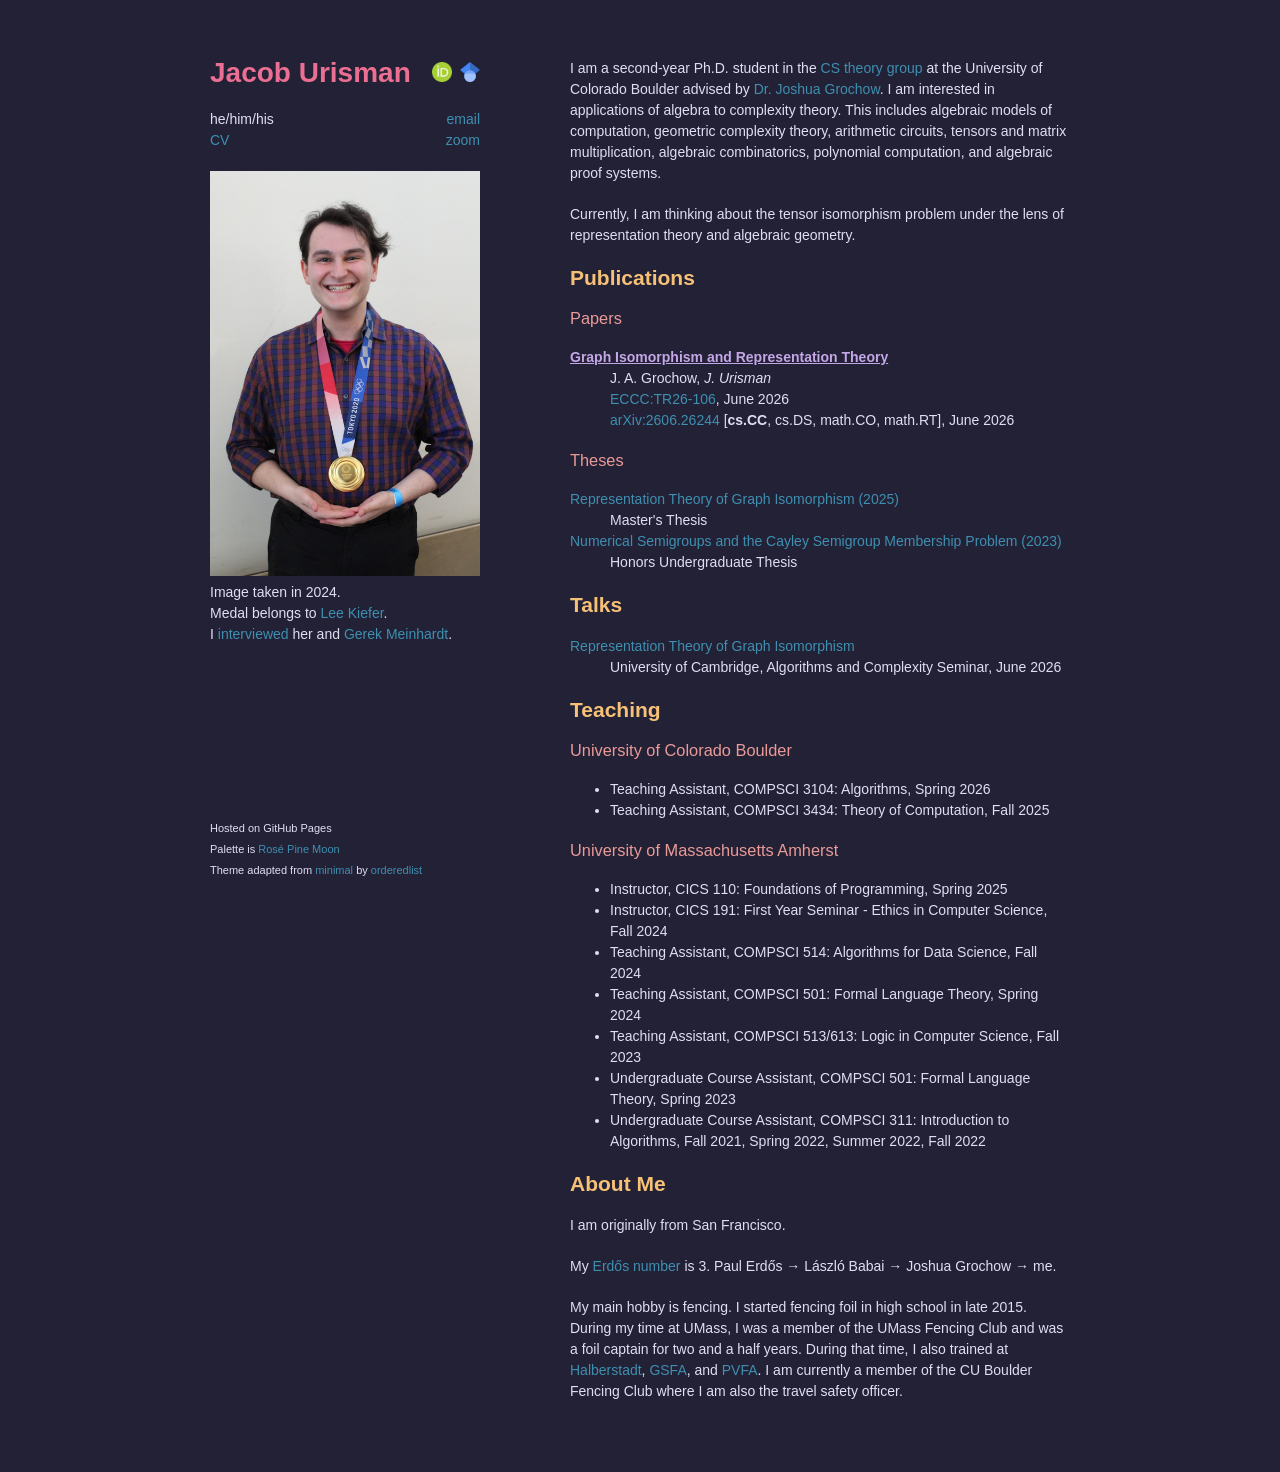
==== index.html @ 832ca1d9 "GI-RT ECCC link" ====
<!doctype html>
<html>
  <head>
    <meta charset="utf-8">
    <meta http-equiv="X-UA-Compatible" content="chrome=1">
    <title>Jacob Urisman</title>
    <meta name="description" content="Personal homepage of Jacob Urisman">

    <link rel="stylesheet" href="stylesheets/styles.css">
    <link rel="stylesheet" href="stylesheets/pygment_trac.css">
    <meta name="viewport" content="width=device-width">
    <!--[if lt IE 9]>
    <script src="//html5shiv.googlecode.com/svn/trunk/html5.js"></script>
    <![endif]-->
    <link rel="shortcut icon" type="image/x-icon" href="images/favicon.jpg">
  </head>
  <body>
    <div class="wrapper">
      <header>
        <h1>
          <div id="HASH">
            <span><b>Jacob Urisman</b></span>
            <span><a target="_blank" href="https://orcid.org/0009-0004-0745-5291"><img src="images/orcid.png" alt="ORCID" height= "20"></a>&nbsp;<a target="_blank" href=""><img src="images/googlescholar.webp" alt="Google Scholar" height="20"></a></span>
          </div>
        </h1>
        <p>
          <div id="HASH">
            <span>he/him/his</span>
            <span><a target="_blank" href="mailto:Jacob.Urisman@colorado.edu">email</a></span>
          </div>
          <div id="HASH">
            <span><a target="_blank" href="pdfs/jurismancv.pdf">CV</a></span>
            <span><a target="_blank" href="https://cuboulder.zoom.us/my/jurisman">zoom</a></span>
          </div>
        </p>
        <img src="images/medal.jpeg" alt="A picture of me wearing a Tokyo 2020 Olympic Gold medal">
        <p>
          Image taken in 2024.<br>Medal belongs to <a target="_blank" href="https://wikipedia.org/wiki/Lee_Kiefer">Lee Kiefer</a>.<br>I <a target="_blank" href="https://www.youtube.com/watch?v=NSQo_vqnYc8">interviewed</a> her and <a target="_blank" href="https://wikipedia.org/wiki/Gerek_Meinhardt">Gerek Meinhardt</a>.
        </p>
      </header>
      <section>
        <p>I am a second-year Ph.D. student in the <a target="_blank" href="https://www.colorado.edu/cs-theory/">CS theory group</a> at the University of Colorado Boulder advised by <a target="_blank" href="https://home.cs.colorado.edu/~jgrochow/">Dr. Joshua Grochow</a>. I am interested in applications of algebra to complexity theory. This includes algebraic models of computation, geometric complexity theory, arithmetic circuits, tensors and matrix multiplication, algebraic combinatorics, polynomial computation, and algebraic proof systems.</p>
        
        <p>Currently, I am thinking about the tensor isomorphism problem under the lens of representation theory and algebraic geometry.</p>

        <h2><b>Publications</b></h2>

        <h3>Papers</h3>
        <dl>
          <dt><b><u>Graph Isomorphism and Representation Theory</u></b></dt>
          <dd>J. A. Grochow, <i>J. Urisman</i></dd>
          <dd><a target="_blank" href="https://eccc.weizmann.ac.il/report/2026/106/">ECCC:TR26-106</a>, June 2026</dd>
          <dd><a target="_blank" href="https://arxiv.org/abs/2606.26244">arXiv:2606.26244</a> [<b>cs.CC</b>, cs.DS, math.CO, math.RT], June 2026</dd>
        </dl>

        <h3>Theses</h3>
        <dl>
          <dt><a target="_blank" href="pdfs/jurismanMSthesis.pdf">Representation Theory of Graph Isomorphism (2025)</a></dt>
          <dd>Master's Thesis</dd>
          <dt><a target="_blank" href="pdfs/jurismanHONthesis.pdf">Numerical Semigroups and the Cayley Semigroup Membership Problem (2023)</a></dt>
          <dd>Honors Undergraduate Thesis</dd>
        </dl>

        <h2><b>Talks</b></h2>
        <dl>
          <dt><a target="_blank" href="pdfs/repthyGIslides.pdf">Representation Theory of Graph Isomorphism</a></dt>
          <dd>University of Cambridge, Algorithms and Complexity Seminar, June 2026</dd>
        </dl>

        <h2><b>Teaching</b></h2>
        <h3>University of Colorado Boulder</h3>
        <ul>
          <li>Teaching Assistant, COMPSCI 3104: Algorithms, Spring 2026</li>
          <li>Teaching Assistant, COMPSCI 3434: Theory of Computation, Fall 2025</li>
        </ul>

        <h3>University of Massachusetts Amherst</h3>
        <ul>
          <li>Instructor, CICS 110: Foundations of Programming, Spring 2025</li>
          <li>Instructor, CICS 191: First Year Seminar - Ethics in Computer Science, Fall 2024</li>
          <li>Teaching Assistant, COMPSCI 514: Algorithms for Data Science, Fall 2024</li>
          <li>Teaching Assistant, COMPSCI 501: Formal Language Theory, Spring 2024</li>
          <li>Teaching Assistant, COMPSCI 513/613: Logic in Computer Science, Fall 2023</li>
          <li>Undergraduate Course Assistant, COMPSCI 501: Formal Language Theory, Spring 2023</li>
          <li>Undergraduate Course Assistant, COMPSCI 311: Introduction to Algorithms, Fall 2021, Spring 2022, Summer 2022, Fall 2022</li>
        </ul>

        <h2><b>About Me</b></h2>
        <p>I am originally from San Francisco.</p>
        <p>My <a target="_blank" href="https://wikipedia.org/wiki/Erd%C5%91s_number">Erdős number</a> is 3. Paul Erdős &#8594; László Babai &#8594; Joshua Grochow &#8594; me.</p>
        <p>My main hobby is fencing. I started fencing foil in high school in late 2015. During my time at UMass, I was a member of the UMass Fencing Club and was a foil captain for two and a half years. During that time, I also trained at <a target="_blank" href="https://www.halberstadtfc.com/">Halberstadt</a>, <a target="_blank" href="https://gsfencers.com/">GSFA</a>, and <a target="_blank" href="https://www.pioneerfencing.com/">PVFA</a>. I am currently a member of the CU Boulder Fencing Club where I am also the travel safety officer.</p>
      </section>
      <footer>
        <p><small>Hosted on GitHub Pages<br>Palette is <a target="_blank" href="https://rosepinetheme.com/">Rosé Pine Moon</a><br>Theme adapted from <a target="_blank" href="https://github.com/orderedlist/minimal">minimal</a> by <a target="_blank" href="https://github.com/orderedlist">orderedlist</a></small></p>
      </footer>
    </div>
    <script src="javascripts/scale.fix.js"></script>
  </body>
</html>
---- stylesheets/styles.css ----
body {
  background-color: #232136;
  padding:50px;
  font: 14px/1.5 -apple-system, BlinkMacSystemFont, "Segoe UI", Roboto, Oxygen, Ubuntu, Cantarell, "Fira Sans", "Droid Sans", "Helvetica Neue", Arial, sans-serif, "Apple Color Emoji", "Segoe UI Emoji", "Segoe UI Symbol";
  color:#e0def4;
  font-weight:400;
}

h1, h2, h3, h4, h5, h6 {
  color:#eb6f92;
  margin:0 0 20px;
}

p, ul, ol, table, pre, dl {
  margin:0 0 20px;
}

h1, h2, h3 {
  line-height:1.1;
}

h1 {
  font-size:28px;
  font-weight: 500;
}

h2 {
  color:#f6c177;
  font-weight: 500;
}

h3, h4, h5, h6 {
  color:#ea9a97;
  font-weight: 500;
}

a {
  color:#3e8fb0;
  text-decoration:none;
}

a:hover {
  color:#9ccfd8;
}

a small {
  font-size:11px;
  color:#3e8fb0;
  margin-top:-0.3em;
  display:block;
}

a:hover small {
  color:#9ccfd8;
}

.wrapper {
  width:860px;
  margin:0 auto;
}

blockquote {
  border-left:1px solid #c4a7e7;
  margin:0;
  padding:0 0 0 20px;
  font-style:italic;
}

code, pre {
  font-family:Monaco, Bitstream Vera Sans Mono, Lucida Console, Terminal, Consolas, Liberation Mono, DejaVu Sans Mono, Courier New, monospace;
  color:#c4a7e7;
}

pre {
  padding:8px 15px;
  background: #2a273f;
  border-radius:5px;
  border:1px solid #c4a7e7;
  overflow-x: auto;
}

table {
  width:100%;
  border-collapse:collapse;
}

th, td {
  text-align:left;
  padding:5px 10px;
  border-bottom:1px solid #c4a7e7;
}

dt {
  color:#c4a7e7;
  font-weight:500;
}

th {
  color:#c4a7e7;
}

img {
  max-width:100%;
}

header {
  width:270px;
  float:left;
  position:fixed;
  -webkit-font-smoothing:subpixel-antialiased;
}

header ul {
  list-style:none;
  height:40px;
  padding:0;
  background: #f4f4f4;
  border-radius:5px;
  border:1px solid #e0e0e0;
  width:270px;
}

header li {
  width:89px;
  float:left;
  border-right:1px solid #e0e0e0;
  height:40px;
}

header li:first-child a {
  border-radius:5px 0 0 5px;
}

header li:last-child a {
  border-radius:0 5px 5px 0;
}

header ul a {
  line-height:1;
  font-size:11px;
  color:#999;
  display:block;
  text-align:center;
  padding-top:6px;
  height:34px;
}

header ul a:hover {
  color:#999;
}

header ul a:active {
  background-color:#f0f0f0;
}

strong {
  color:#eb6f92;
  font-weight:500;
}

header ul li + li + li {
  border-right:none;
  width:89px;
}

header ul a strong {
  font-size:14px;
  display:block;
  color:#eb6f92;
}

section {
  width:500px;
  float:right;
  padding-bottom:50px;
}

small {
  font-size:11px;
}

hr {
  border:0;
  background:#c4a7e7;
  height:1px;
  margin:0 0 20px;
}

footer {
  width:270px;
  float:left;
  position:fixed;
  bottom:0px;
  -webkit-font-smoothing:subpixel-antialiased;
}

@media print, screen and (max-width: 960px) {

  div.wrapper {
    width:auto;
    margin:0;
  }

  header, section, footer {
    float:none;
    position:static;
    width:auto;
  }

  header {
    padding-right:320px;
  }

  section {
    border:1px solid #c4a7e7;
    border-width:1px 0;
    padding:20px 0;
    margin:0 0 20px;
  }

  header a small {
    display:inline;
  }

  header ul {
    position:absolute;
    right:50px;
    top:52px;
  }
}

@media print, screen and (max-width: 720px) {
  body {
    word-wrap:break-word;
  }

  header {
    padding:0;
  }

  header ul, header p.view {
    position:static;
  }

  pre, code {
    word-wrap:normal;
  }
}

@media print, screen and (max-width: 480px) {
  body {
    padding:15px;
  }

  header ul {
    width:99%;
  }

  header li, header ul li + li + li {
    width:33%;
  }
}

@media print {
  body {
    padding:0.4in;
    font-size:12pt;
    color:#c4a7e7;
  }
}

/* Added by me */

#HASH {
  display: flex;
  justify-content: space-between;
}
---- stylesheets/pygment_trac.css ----
.highlight  { background: #ffffff; }
.highlight .c { color: #999988; font-style: italic } /* Comment */
.highlight .err { color: #a61717; background-color: #e3d2d2 } /* Error */
.highlight .k { font-weight: bold } /* Keyword */
.highlight .o { font-weight: bold } /* Operator */
.highlight .cm { color: #999988; font-style: italic } /* Comment.Multiline */
.highlight .cp { color: #999999; font-weight: bold } /* Comment.Preproc */
.highlight .c1 { color: #999988; font-style: italic } /* Comment.Single */
.highlight .cs { color: #999999; font-weight: bold; font-style: italic } /* Comment.Special */
.highlight .gd { color: #000000; background-color: #ffdddd } /* Generic.Deleted */
.highlight .gd .x { color: #000000; background-color: #ffaaaa } /* Generic.Deleted.Specific */
.highlight .ge { font-style: italic } /* Generic.Emph */
.highlight .gr { color: #aa0000 } /* Generic.Error */
.highlight .gh { color: #999999 } /* Generic.Heading */
.highlight .gi { color: #000000; background-color: #ddffdd } /* Generic.Inserted */
.highlight .gi .x { color: #000000; background-color: #aaffaa } /* Generic.Inserted.Specific */
.highlight .go { color: #888888 } /* Generic.Output */
.highlight .gp { color: #555555 } /* Generic.Prompt */
.highlight .gs { font-weight: bold } /* Generic.Strong */
.highlight .gu { color: #800080; font-weight: bold; } /* Generic.Subheading */
.highlight .gt { color: #aa0000 } /* Generic.Traceback */
.highlight .kc { font-weight: bold } /* Keyword.Constant */
.highlight .kd { font-weight: bold } /* Keyword.Declaration */
.highlight .kn { font-weight: bold } /* Keyword.Namespace */
.highlight .kp { font-weight: bold } /* Keyword.Pseudo */
.highlight .kr { font-weight: bold } /* Keyword.Reserved */
.highlight .kt { color: #445588; font-weight: bold } /* Keyword.Type */
.highlight .m { color: #009999 } /* Literal.Number */
.highlight .s { color: #d14 } /* Literal.String */
.highlight .na { color: #008080 } /* Name.Attribute */
.highlight .nb { color: #0086B3 } /* Name.Builtin */
.highlight .nc { color: #445588; font-weight: bold } /* Name.Class */
.highlight .no { color: #008080 } /* Name.Constant */
.highlight .ni { color: #800080 } /* Name.Entity */
.highlight .ne { color: #990000; font-weight: bold } /* Name.Exception */
.highlight .nf { color: #990000; font-weight: bold } /* Name.Function */
.highlight .nn { color: #555555 } /* Name.Namespace */
.highlight .nt { color: #000080 } /* Name.Tag */
.highlight .nv { color: #008080 } /* Name.Variable */
.highlight .ow { font-weight: bold } /* Operator.Word */
.highlight .w { color: #bbbbbb } /* Text.Whitespace */
.highlight .mf { color: #009999 } /* Literal.Number.Float */
.highlight .mh { color: #009999 } /* Literal.Number.Hex */
.highlight .mi { color: #009999 } /* Literal.Number.Integer */
.highlight .mo { color: #009999 } /* Literal.Number.Oct */
.highlight .sb { color: #d14 } /* Literal.String.Backtick */
.highlight .sc { color: #d14 } /* Literal.String.Char */
.highlight .sd { color: #d14 } /* Literal.String.Doc */
.highlight .s2 { color: #d14 } /* Literal.String.Double */
.highlight .se { color: #d14 } /* Literal.String.Escape */
.highlight .sh { color: #d14 } /* Literal.String.Heredoc */
.highlight .si { color: #d14 } /* Literal.String.Interpol */
.highlight .sx { color: #d14 } /* Literal.String.Other */
.highlight .sr { color: #009926 } /* Literal.String.Regex */
.highlight .s1 { color: #d14 } /* Literal.String.Single */
.highlight .ss { color: #990073 } /* Literal.String.Symbol */
.highlight .bp { color: #999999 } /* Name.Builtin.Pseudo */
.highlight .vc { color: #008080 } /* Name.Variable.Class */
.highlight .vg { color: #008080 } /* Name.Variable.Global */
.highlight .vi { color: #008080 } /* Name.Variable.Instance */
.highlight .il { color: #009999 } /* Literal.Number.Integer.Long */

.type-csharp .highlight .k { color: #0000FF }
.type-csharp .highlight .kt { color: #0000FF }
.type-csharp .highlight .nf { color: #000000; font-weight: normal }
.type-csharp .highlight .nc { color: #2B91AF }
.type-csharp .highlight .nn { color: #000000 }
.type-csharp .highlight .s { color: #A31515 }
.type-csharp .highlight .sc { color: #A31515 }
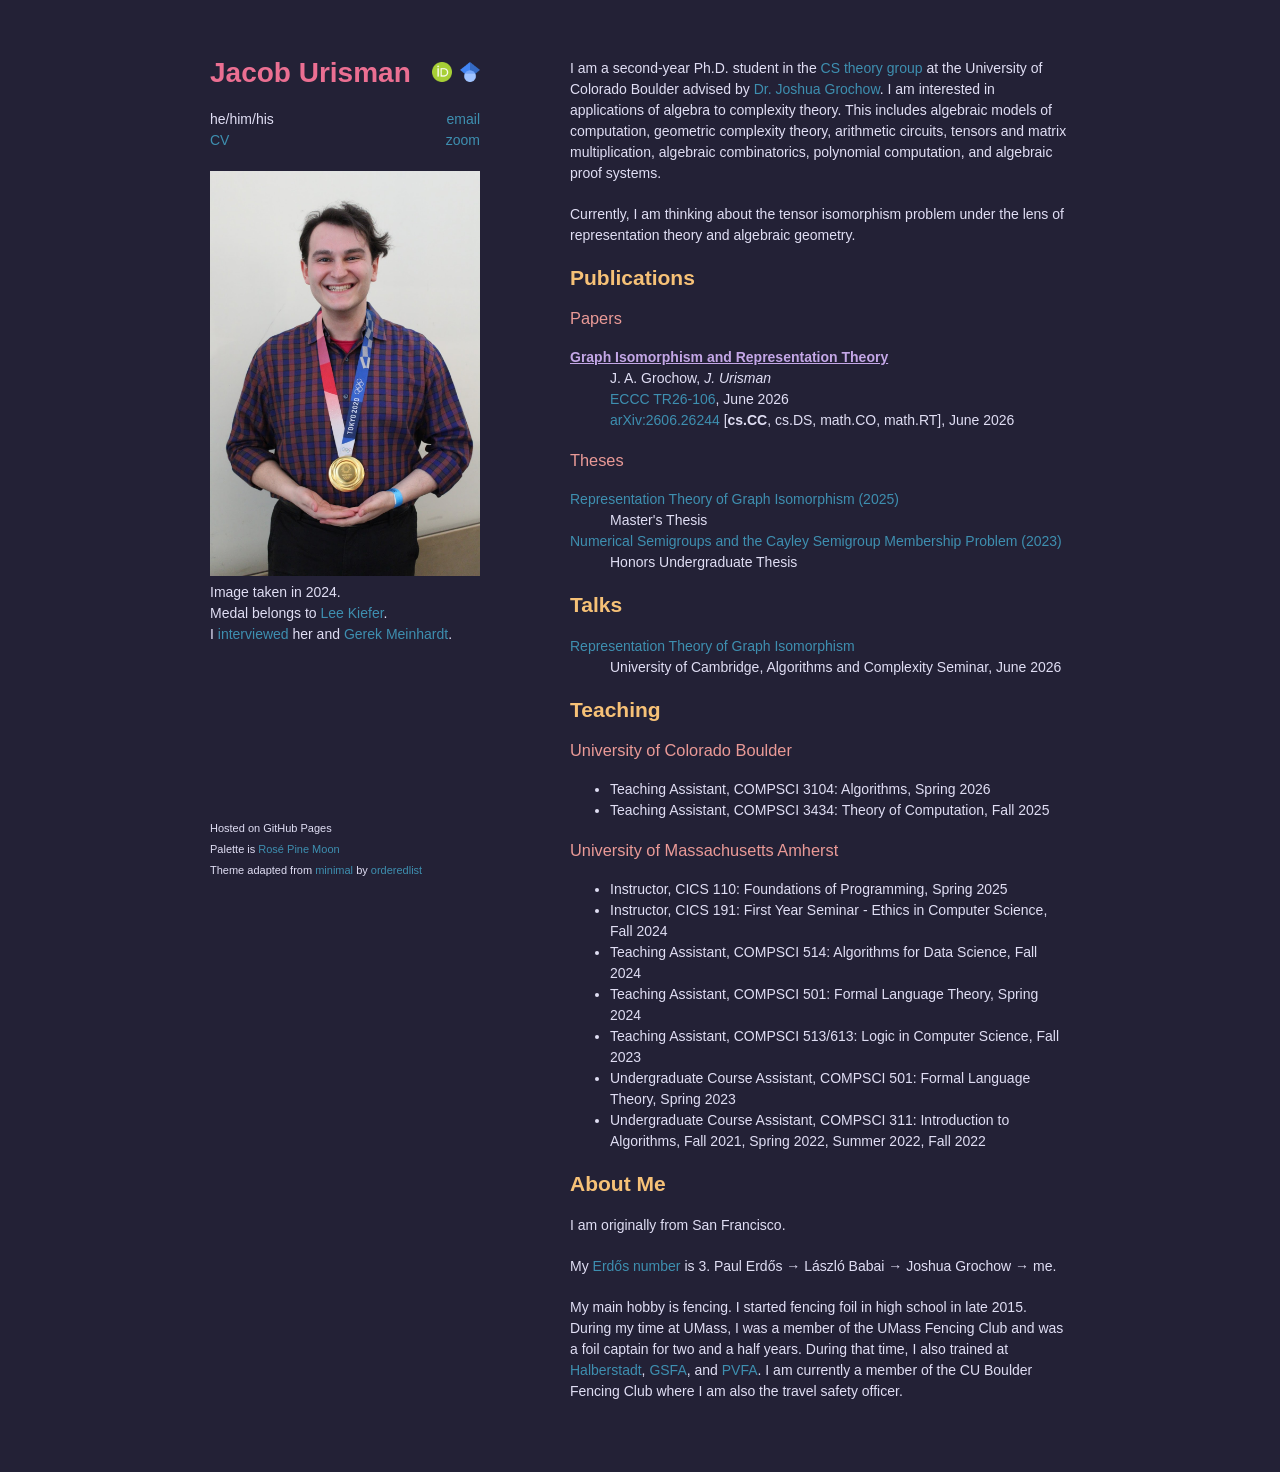
==== commit cfb0eb88: "Small formatting fix" ====
--- a/index.html
+++ b/index.html
@@ -49,7 +49,7 @@
         <dl>
           <dt><b><u>Graph Isomorphism and Representation Theory</u></b></dt>
           <dd>J. A. Grochow, <i>J. Urisman</i></dd>
-          <dd><a target="_blank" href="https://eccc.weizmann.ac.il/report/2026/106/">ECCC:TR26-106</a>, June 2026</dd>
+          <dd><a target="_blank" href="https://eccc.weizmann.ac.il/report/2026/106/">ECCC TR26-106</a>, June 2026</dd>
           <dd><a target="_blank" href="https://arxiv.org/abs/2606.26244">arXiv:2606.26244</a> [<b>cs.CC</b>, cs.DS, math.CO, math.RT], June 2026</dd>
         </dl>
 
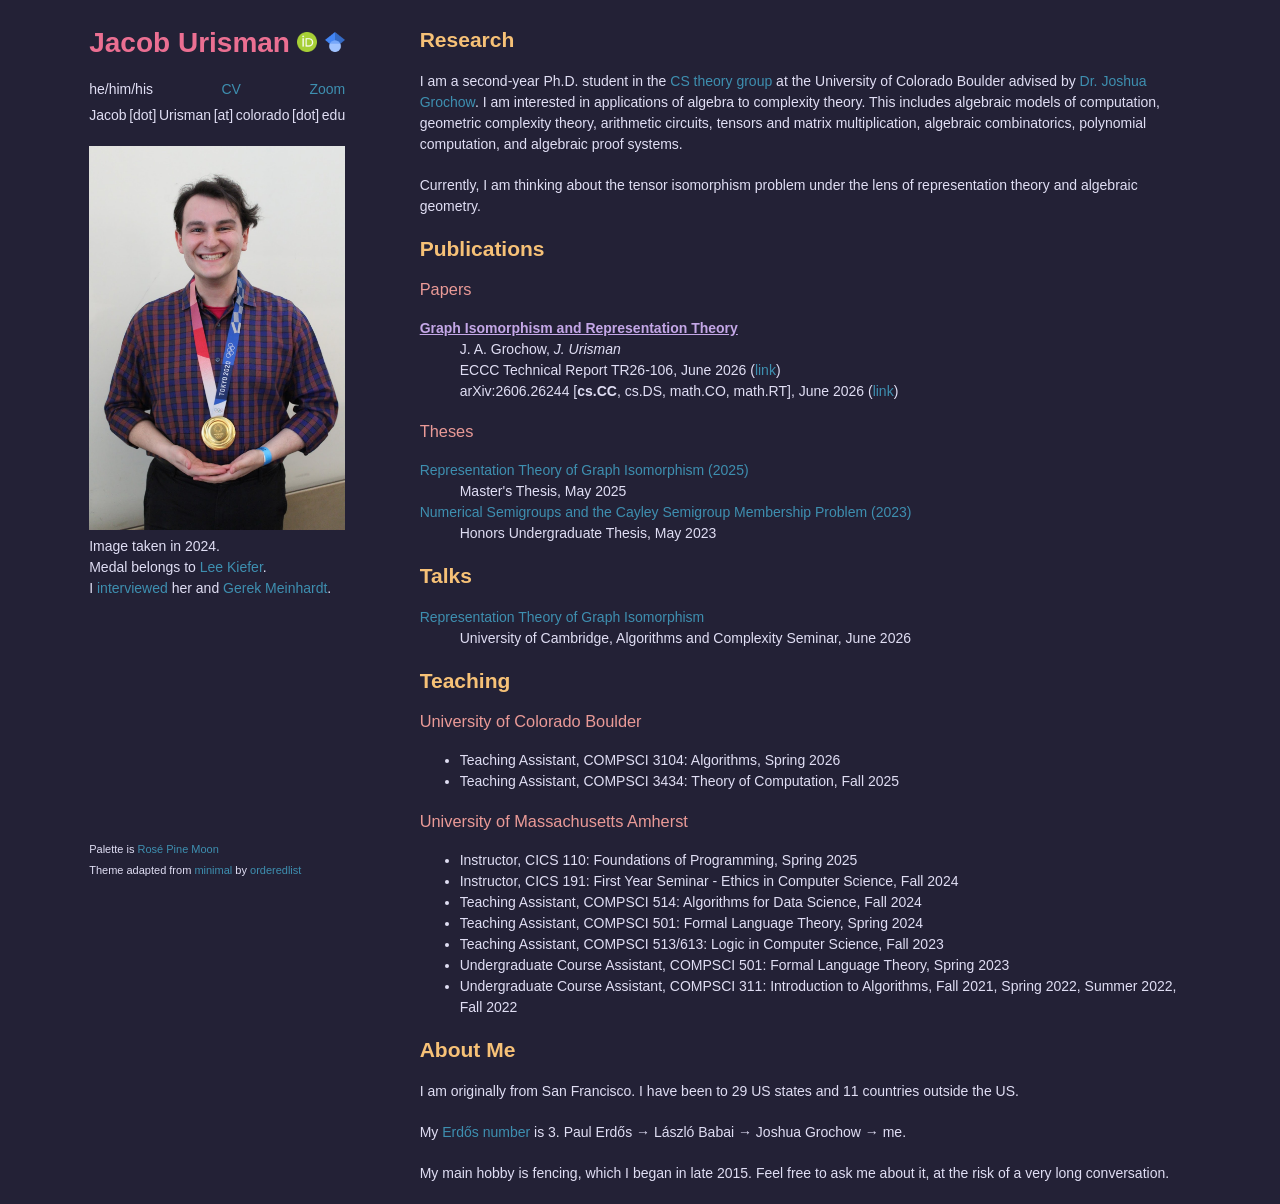
==== commit 1851c8e3: "Small edits" ====
--- a/index.html
+++ b/index.html
@@ -20,17 +20,23 @@
         <h1>
           <div id="HASH">
             <span><b>Jacob Urisman</b></span>
-            <span><a target="_blank" href="https://orcid.org/0009-0004-0745-5291"><img src="images/orcid.png" alt="ORCID" height= "20"></a>&nbsp;<a target="_blank" href=""><img src="images/googlescholar.webp" alt="Google Scholar" height="20"></a></span>
+            <span><a target="_blank" href="https://orcid.org/0009-0004-0745-5291"><img src="images/orcid.png" alt="ORCID" height= "20"></a>&nbsp;<a target="_blank" href="https://scholar.google.com/citations?hl=en&user=OppjbYUAAAAJ"><img src="images/googlescholar.webp" alt="Google Scholar" height="20"></a></span>
           </div>
         </h1>
         <p>
           <div id="HASH">
             <span>he/him/his</span>
-            <span><a target="_blank" href="mailto:Jacob.Urisman@colorado.edu">email</a></span>
+            <span><a target="_blank" href="pdfs/jurismancv.pdf">CV</a></span>
+            <span><a target="_blank" href="https://cuboulder.zoom.us/my/jurisman">Zoom</a></span>
           </div>
-          <div id="HASH">
-            <span><a target="_blank" href="pdfs/jurismancv.pdf">CV</a></span>
-            <span><a target="_blank" href="https://cuboulder.zoom.us/my/jurisman">zoom</a></span>
+          <div id="HASH" style="padding-top: 5px;">
+            <span>Jacob</span>
+            <span>[dot]</span>
+            <span>Urisman</span>
+            <span>[at]</span>
+            <span>colorado</span>
+            <span>[dot]</span>
+            <span>edu</span>
           </div>
         </p>
         <img src="images/medal.jpeg" alt="A picture of me wearing a Tokyo 2020 Olympic Gold medal">
@@ -39,6 +45,7 @@
         </p>
       </header>
       <section>
+        <h2><b>Research</b></h2>
         <p>I am a second-year Ph.D. student in the <a target="_blank" href="https://www.colorado.edu/cs-theory/">CS theory group</a> at the University of Colorado Boulder advised by <a target="_blank" href="https://home.cs.colorado.edu/~jgrochow/">Dr. Joshua Grochow</a>. I am interested in applications of algebra to complexity theory. This includes algebraic models of computation, geometric complexity theory, arithmetic circuits, tensors and matrix multiplication, algebraic combinatorics, polynomial computation, and algebraic proof systems.</p>
         
         <p>Currently, I am thinking about the tensor isomorphism problem under the lens of representation theory and algebraic geometry.</p>
@@ -46,19 +53,19 @@
         <h2><b>Publications</b></h2>
 
         <h3>Papers</h3>
-        <dl>
+        <dl> 
           <dt><b><u>Graph Isomorphism and Representation Theory</u></b></dt>
           <dd>J. A. Grochow, <i>J. Urisman</i></dd>
-          <dd><a target="_blank" href="https://eccc.weizmann.ac.il/report/2026/106/">ECCC TR26-106</a>, June 2026</dd>
-          <dd><a target="_blank" href="https://arxiv.org/abs/2606.26244">arXiv:2606.26244</a> [<b>cs.CC</b>, cs.DS, math.CO, math.RT], June 2026</dd>
+          <dd>ECCC Technical Report TR26-106, June 2026 (<a target="_blank" href="https://eccc.weizmann.ac.il/report/2026/106/">link</a>)</dd>
+          <dd>arXiv:2606.26244 [<b>cs.CC</b>, cs.DS, math.CO, math.RT], June 2026 (<a target="_blank" href="https://arxiv.org/abs/2606.26244">link</a>)</dd>
         </dl>
 
         <h3>Theses</h3>
         <dl>
           <dt><a target="_blank" href="pdfs/jurismanMSthesis.pdf">Representation Theory of Graph Isomorphism (2025)</a></dt>
-          <dd>Master's Thesis</dd>
+          <dd>Master's Thesis, May 2025</dd>
           <dt><a target="_blank" href="pdfs/jurismanHONthesis.pdf">Numerical Semigroups and the Cayley Semigroup Membership Problem (2023)</a></dt>
-          <dd>Honors Undergraduate Thesis</dd>
+          <dd>Honors Undergraduate Thesis, May 2023</dd>
         </dl>
 
         <h2><b>Talks</b></h2>
@@ -86,12 +93,12 @@
         </ul>
 
         <h2><b>About Me</b></h2>
-        <p>I am originally from San Francisco.</p>
+        <p>I am originally from San Francisco. I have been to 29 US states and 11 countries outside the US.</p>
         <p>My <a target="_blank" href="https://wikipedia.org/wiki/Erd%C5%91s_number">Erdős number</a> is 3. Paul Erdős &#8594; László Babai &#8594; Joshua Grochow &#8594; me.</p>
-        <p>My main hobby is fencing. I started fencing foil in high school in late 2015. During my time at UMass, I was a member of the UMass Fencing Club and was a foil captain for two and a half years. During that time, I also trained at <a target="_blank" href="https://www.halberstadtfc.com/">Halberstadt</a>, <a target="_blank" href="https://gsfencers.com/">GSFA</a>, and <a target="_blank" href="https://www.pioneerfencing.com/">PVFA</a>. I am currently a member of the CU Boulder Fencing Club where I am also the travel safety officer.</p>
+        <p>My main hobby is fencing, which I began in late 2015. Feel free to ask me about it, at the risk of a very long conversation.</p> 
       </section>
       <footer>
-        <p><small>Hosted on GitHub Pages<br>Palette is <a target="_blank" href="https://rosepinetheme.com/">Rosé Pine Moon</a><br>Theme adapted from <a target="_blank" href="https://github.com/orderedlist/minimal">minimal</a> by <a target="_blank" href="https://github.com/orderedlist">orderedlist</a></small></p>
+        <p><small>Palette is <a target="_blank" href="https://rosepinetheme.com/">Rosé Pine Moon</a></span><br>Theme adapted from <a target="_blank" href="https://github.com/orderedlist/minimal">minimal</a> by <a target="_blank" href="https://github.com/orderedlist">orderedlist</a></small></p>
       </footer>
     </div>
     <script src="javascripts/scale.fix.js"></script>
--- a/stylesheets/styles.css
+++ b/stylesheets/styles.css
@@ -1,6 +1,6 @@
 body {
   background-color: #232136;
-  padding:50px;
+  padding:20px;
   font: 14px/1.5 -apple-system, BlinkMacSystemFont, "Segoe UI", Roboto, Oxygen, Ubuntu, Cantarell, "Fira Sans", "Droid Sans", "Helvetica Neue", Arial, sans-serif, "Apple Color Emoji", "Segoe UI Emoji", "Segoe UI Symbol";
   color:#e0def4;
   font-weight:400;
@@ -55,7 +55,7 @@
 }
 
 .wrapper {
-  width:860px;
+  width:90%;
   margin:0 auto;
 }
 
@@ -104,7 +104,7 @@
 }
 
 header {
-  width:270px;
+  width:20%;
   float:left;
   position:fixed;
   -webkit-font-smoothing:subpixel-antialiased;
@@ -170,9 +170,9 @@
 }
 
 section {
-  width:500px;
+  width:70%;
   float:right;
-  padding-bottom:50px;
+  padding-bottom:0px;
 }
 
 small {
@@ -187,7 +187,7 @@
 }
 
 footer {
-  width:270px;
+  width:20%;
   float:left;
   position:fixed;
   bottom:0px;
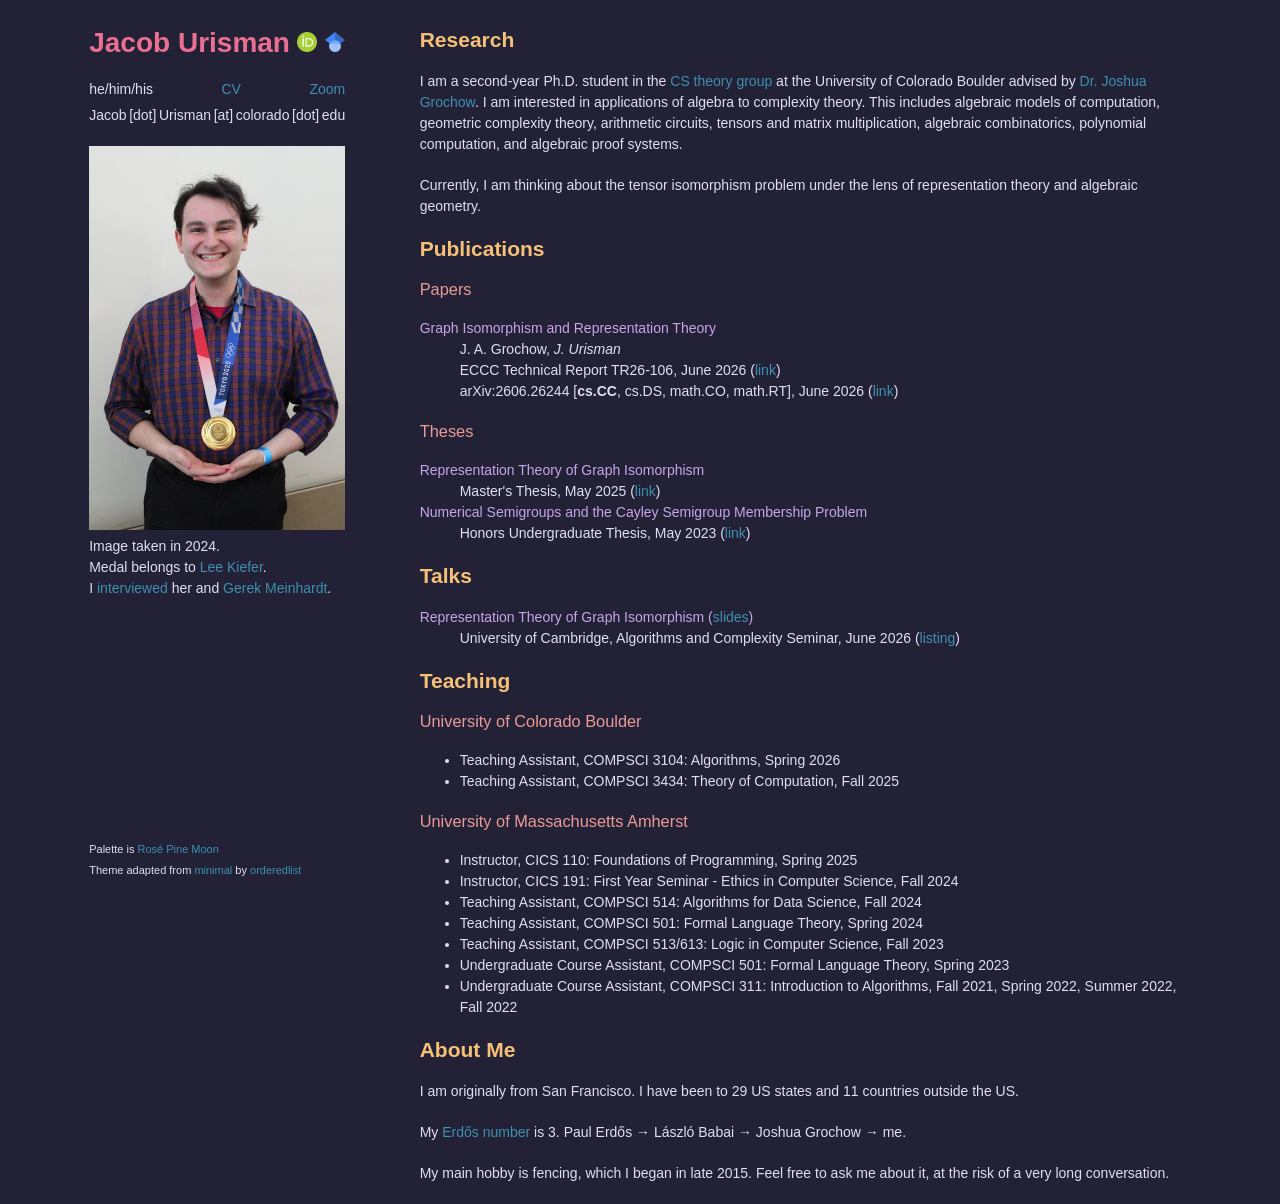
==== commit 1c8bac61: "Update CV and Reformat Theses" ====
--- a/index.html
+++ b/index.html
@@ -54,7 +54,7 @@
 
         <h3>Papers</h3>
         <dl> 
-          <dt><b><u>Graph Isomorphism and Representation Theory</u></b></dt>
+          <dt>Graph Isomorphism and Representation Theory</dt>
           <dd>J. A. Grochow, <i>J. Urisman</i></dd>
           <dd>ECCC Technical Report TR26-106, June 2026 (<a target="_blank" href="https://eccc.weizmann.ac.il/report/2026/106/">link</a>)</dd>
           <dd>arXiv:2606.26244 [<b>cs.CC</b>, cs.DS, math.CO, math.RT], June 2026 (<a target="_blank" href="https://arxiv.org/abs/2606.26244">link</a>)</dd>
@@ -62,16 +62,16 @@
 
         <h3>Theses</h3>
         <dl>
-          <dt><a target="_blank" href="pdfs/jurismanMSthesis.pdf">Representation Theory of Graph Isomorphism (2025)</a></dt>
-          <dd>Master's Thesis, May 2025</dd>
-          <dt><a target="_blank" href="pdfs/jurismanHONthesis.pdf">Numerical Semigroups and the Cayley Semigroup Membership Problem (2023)</a></dt>
-          <dd>Honors Undergraduate Thesis, May 2023</dd>
+          <dt>Representation Theory of Graph Isomorphism</dt>
+          <dd>Master's Thesis, May 2025 (<a target="_blank" href="pdfs/jurismanMSthesis.pdf">link</a>)</dd>
+          <dt>Numerical Semigroups and the Cayley Semigroup Membership Problem</dt>
+          <dd>Honors Undergraduate Thesis, May 2023 (<a target="_blank" href="pdfs/jurismanHONthesis.pdf">link</a>)</dd>
         </dl>
 
         <h2><b>Talks</b></h2>
         <dl>
-          <dt><a target="_blank" href="pdfs/repthyGIslides.pdf">Representation Theory of Graph Isomorphism</a></dt>
-          <dd>University of Cambridge, Algorithms and Complexity Seminar, June 2026</dd>
+          <dt>Representation Theory of Graph Isomorphism (<a target="_blank" href="pdfs/repthyGIslides.pdf">slides</a>)</dt>
+          <dd>University of Cambridge, Algorithms and Complexity Seminar, June 2026 (<a target="_blank" href="https://talks.cam.ac.uk/talk/index/267880/">listing</a>)</dd>
         </dl>
 
         <h2><b>Teaching</b></h2>
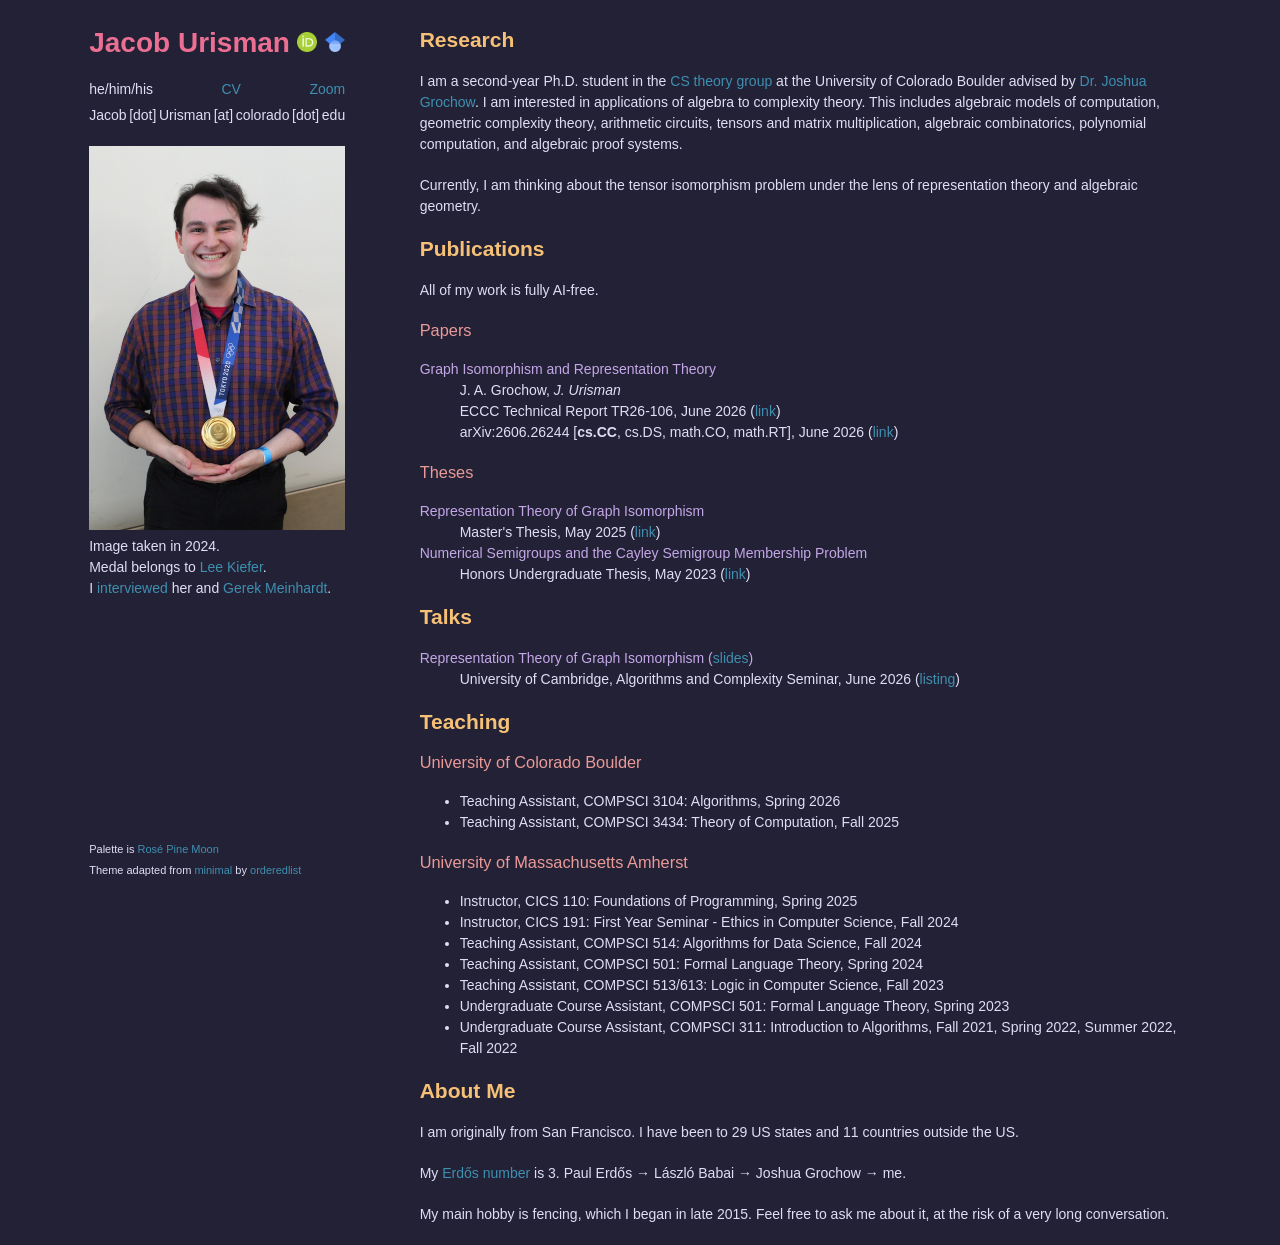
==== commit 58f3454e: "AI usage statement" ====
--- a/index.html
+++ b/index.html
@@ -52,6 +52,8 @@
 
         <h2><b>Publications</b></h2>
 
+        <p>All of my work is fully AI-free.</p>
+
         <h3>Papers</h3>
         <dl> 
           <dt>Graph Isomorphism and Representation Theory</dt>
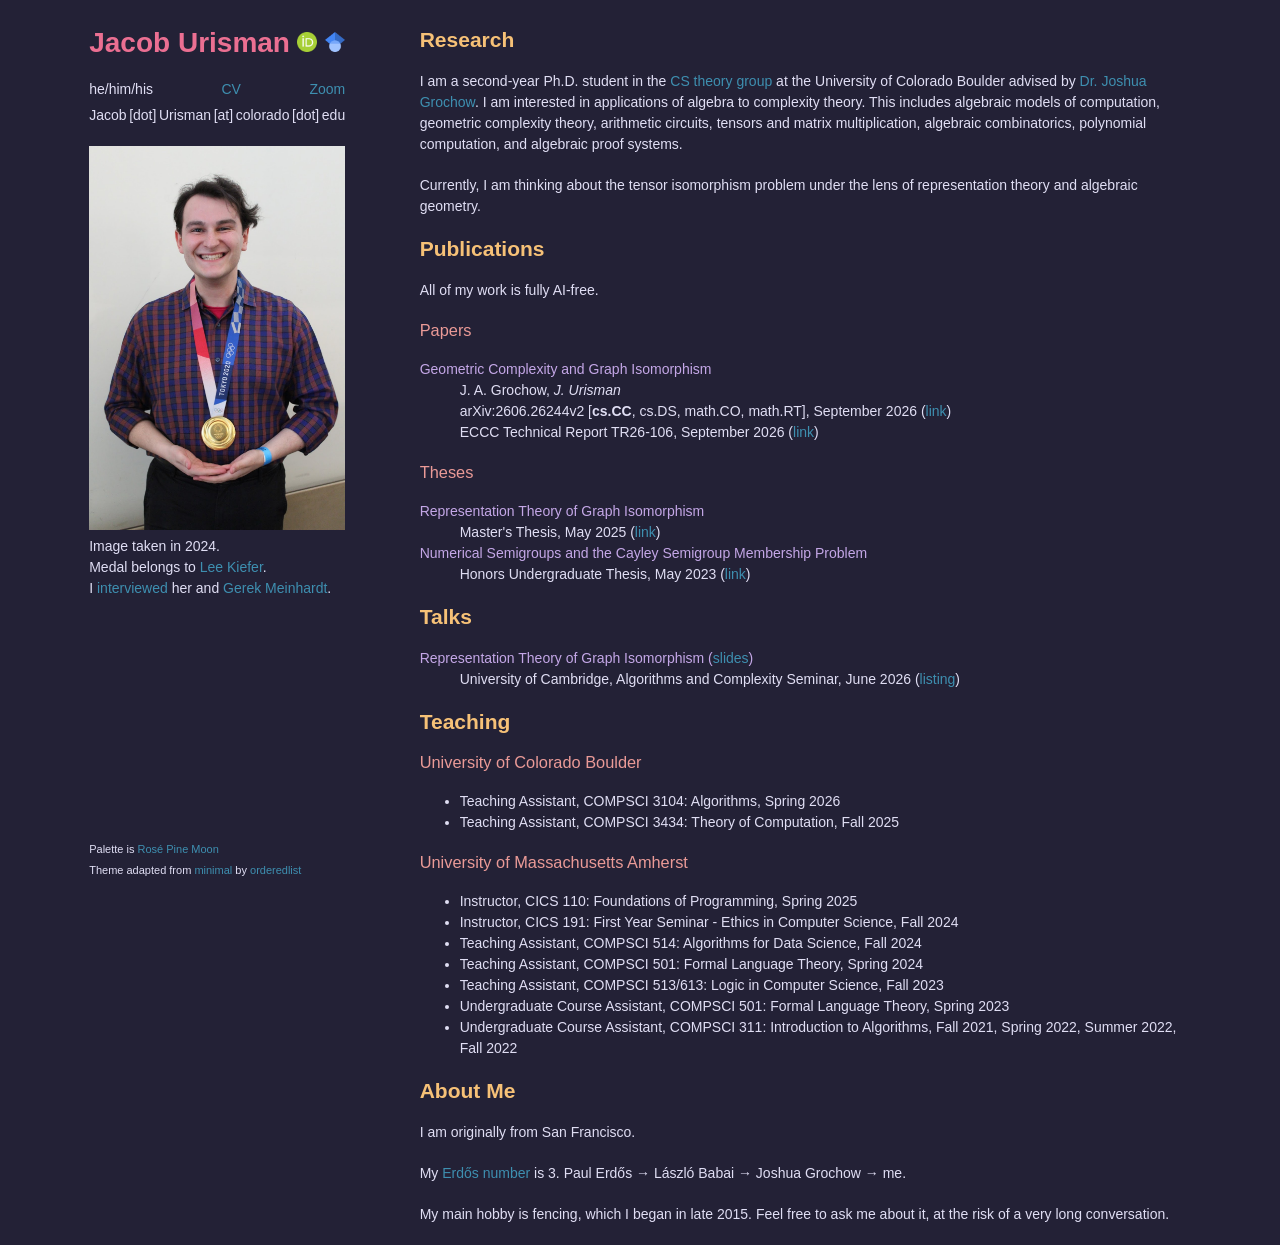
==== commit 4106eb42: "GCTGI preprint update" ====
--- a/index.html
+++ b/index.html
@@ -56,10 +56,10 @@
 
         <h3>Papers</h3>
         <dl> 
-          <dt>Graph Isomorphism and Representation Theory</dt>
+          <dt>Geometric Complexity and Graph Isomorphism</dt>
           <dd>J. A. Grochow, <i>J. Urisman</i></dd>
-          <dd>ECCC Technical Report TR26-106, June 2026 (<a target="_blank" href="https://eccc.weizmann.ac.il/report/2026/106/">link</a>)</dd>
-          <dd>arXiv:2606.26244 [<b>cs.CC</b>, cs.DS, math.CO, math.RT], June 2026 (<a target="_blank" href="https://arxiv.org/abs/2606.26244">link</a>)</dd>
+          <dd>arXiv:2606.26244v2 [<b>cs.CC</b>, cs.DS, math.CO, math.RT], September 2026 (<a target="_blank" href="https://arxiv.org/abs/2606.26244">link</a>)</dd>
+          <dd>ECCC Technical Report TR26-106, September 2026 (<a target="_blank" href="https://eccc.weizmann.ac.il/report/2026/106/">link</a>)</dd>
         </dl>
 
         <h3>Theses</h3>
@@ -95,7 +95,7 @@
         </ul>
 
         <h2><b>About Me</b></h2>
-        <p>I am originally from San Francisco. I have been to 29 US states and 11 countries outside the US.</p>
+        <p>I am originally from San Francisco.</p>
         <p>My <a target="_blank" href="https://wikipedia.org/wiki/Erd%C5%91s_number">Erdős number</a> is 3. Paul Erdős &#8594; László Babai &#8594; Joshua Grochow &#8594; me.</p>
         <p>My main hobby is fencing, which I began in late 2015. Feel free to ask me about it, at the risk of a very long conversation.</p> 
       </section>
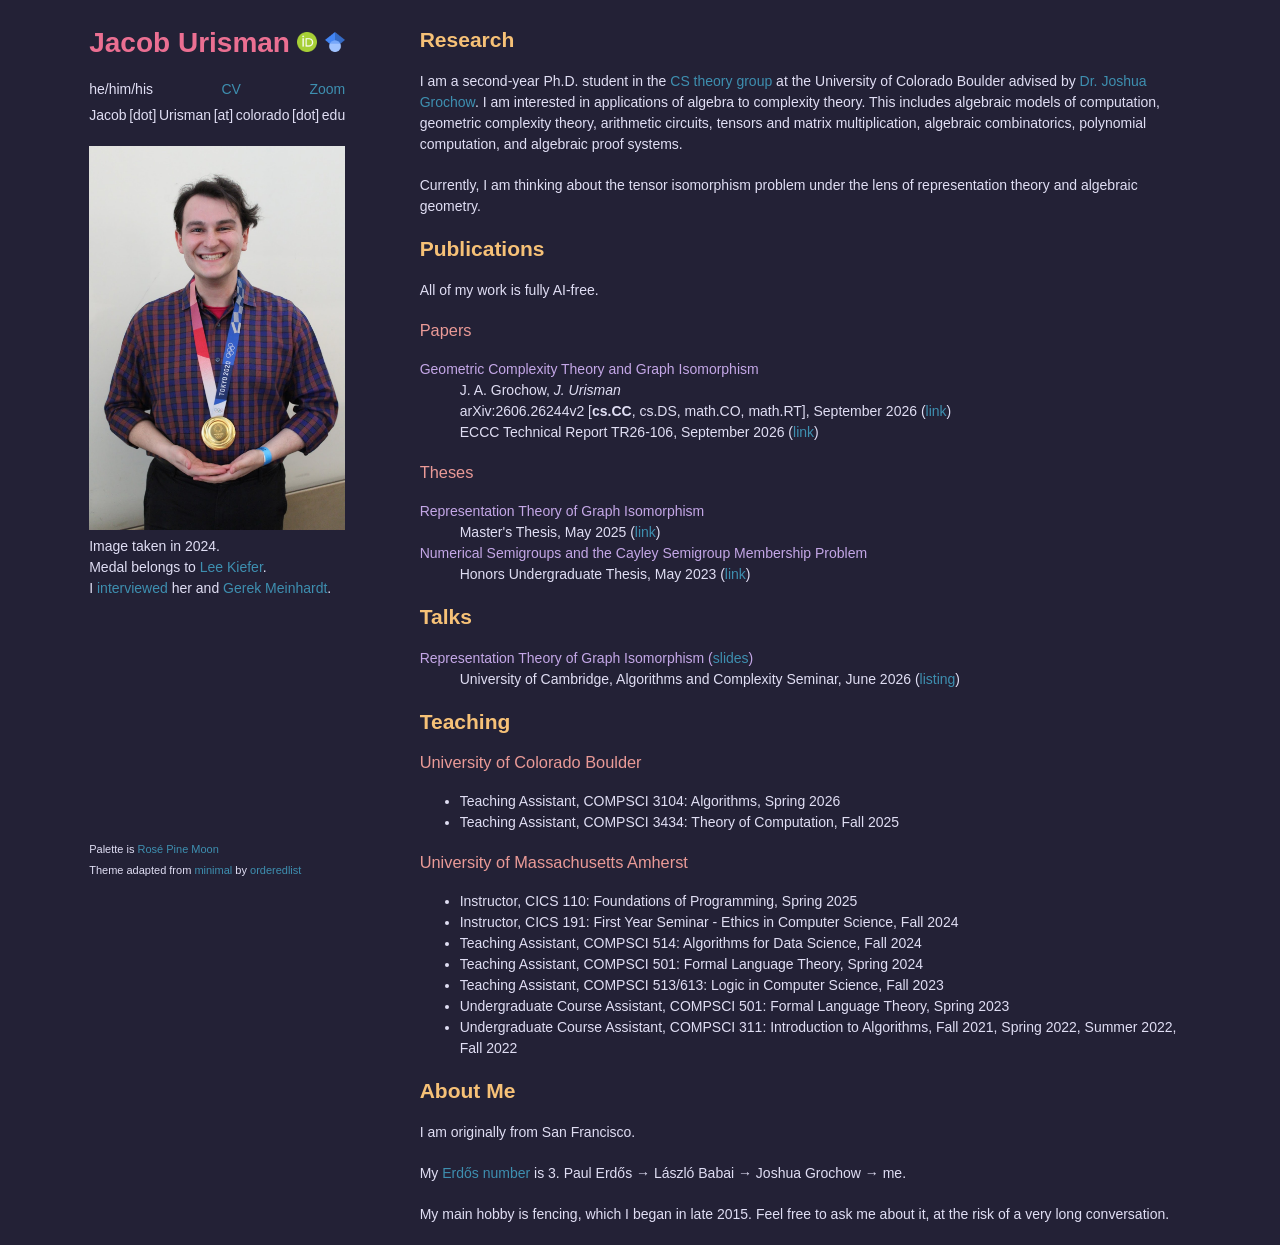
==== commit 20a777f4: "Typo fix" ====
--- a/index.html
+++ b/index.html
@@ -56,7 +56,7 @@
 
         <h3>Papers</h3>
         <dl> 
-          <dt>Geometric Complexity and Graph Isomorphism</dt>
+          <dt>Geometric Complexity Theory and Graph Isomorphism</dt>
           <dd>J. A. Grochow, <i>J. Urisman</i></dd>
           <dd>arXiv:2606.26244v2 [<b>cs.CC</b>, cs.DS, math.CO, math.RT], September 2026 (<a target="_blank" href="https://arxiv.org/abs/2606.26244">link</a>)</dd>
           <dd>ECCC Technical Report TR26-106, September 2026 (<a target="_blank" href="https://eccc.weizmann.ac.il/report/2026/106/">link</a>)</dd>
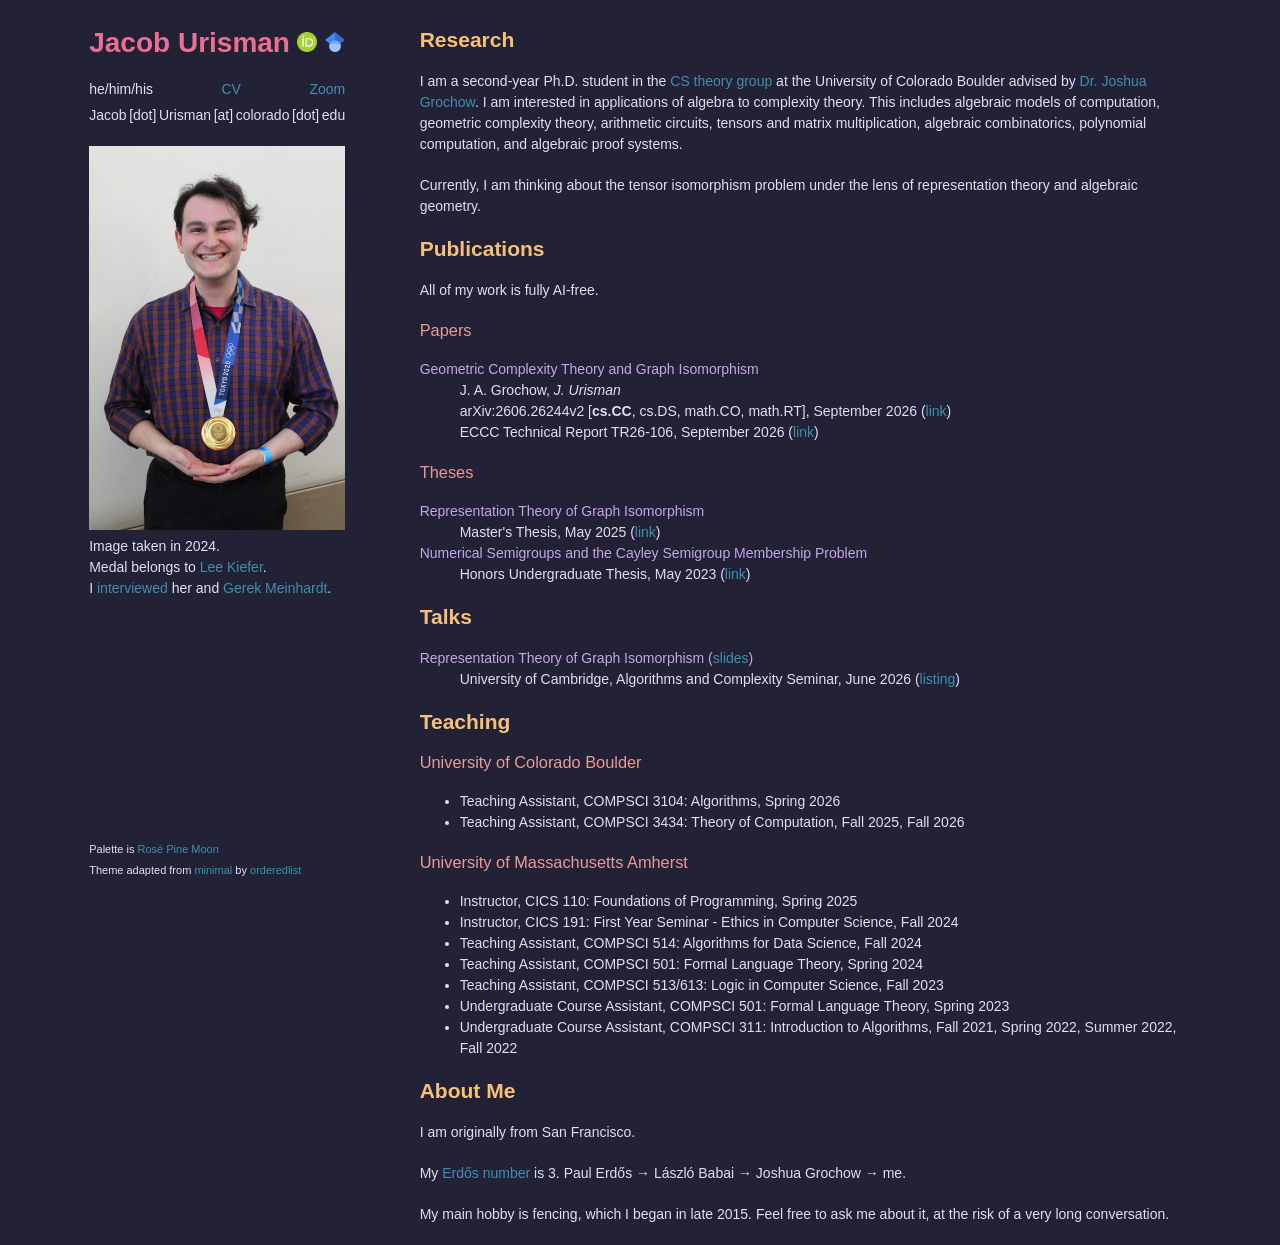
==== commit 489fc1ea: "Adding current TA position" ====
--- a/index.html
+++ b/index.html
@@ -80,7 +80,7 @@
         <h3>University of Colorado Boulder</h3>
         <ul>
           <li>Teaching Assistant, COMPSCI 3104: Algorithms, Spring 2026</li>
-          <li>Teaching Assistant, COMPSCI 3434: Theory of Computation, Fall 2025</li>
+          <li>Teaching Assistant, COMPSCI 3434: Theory of Computation, Fall 2025, Fall 2026</li>
         </ul>
 
         <h3>University of Massachusetts Amherst</h3>
